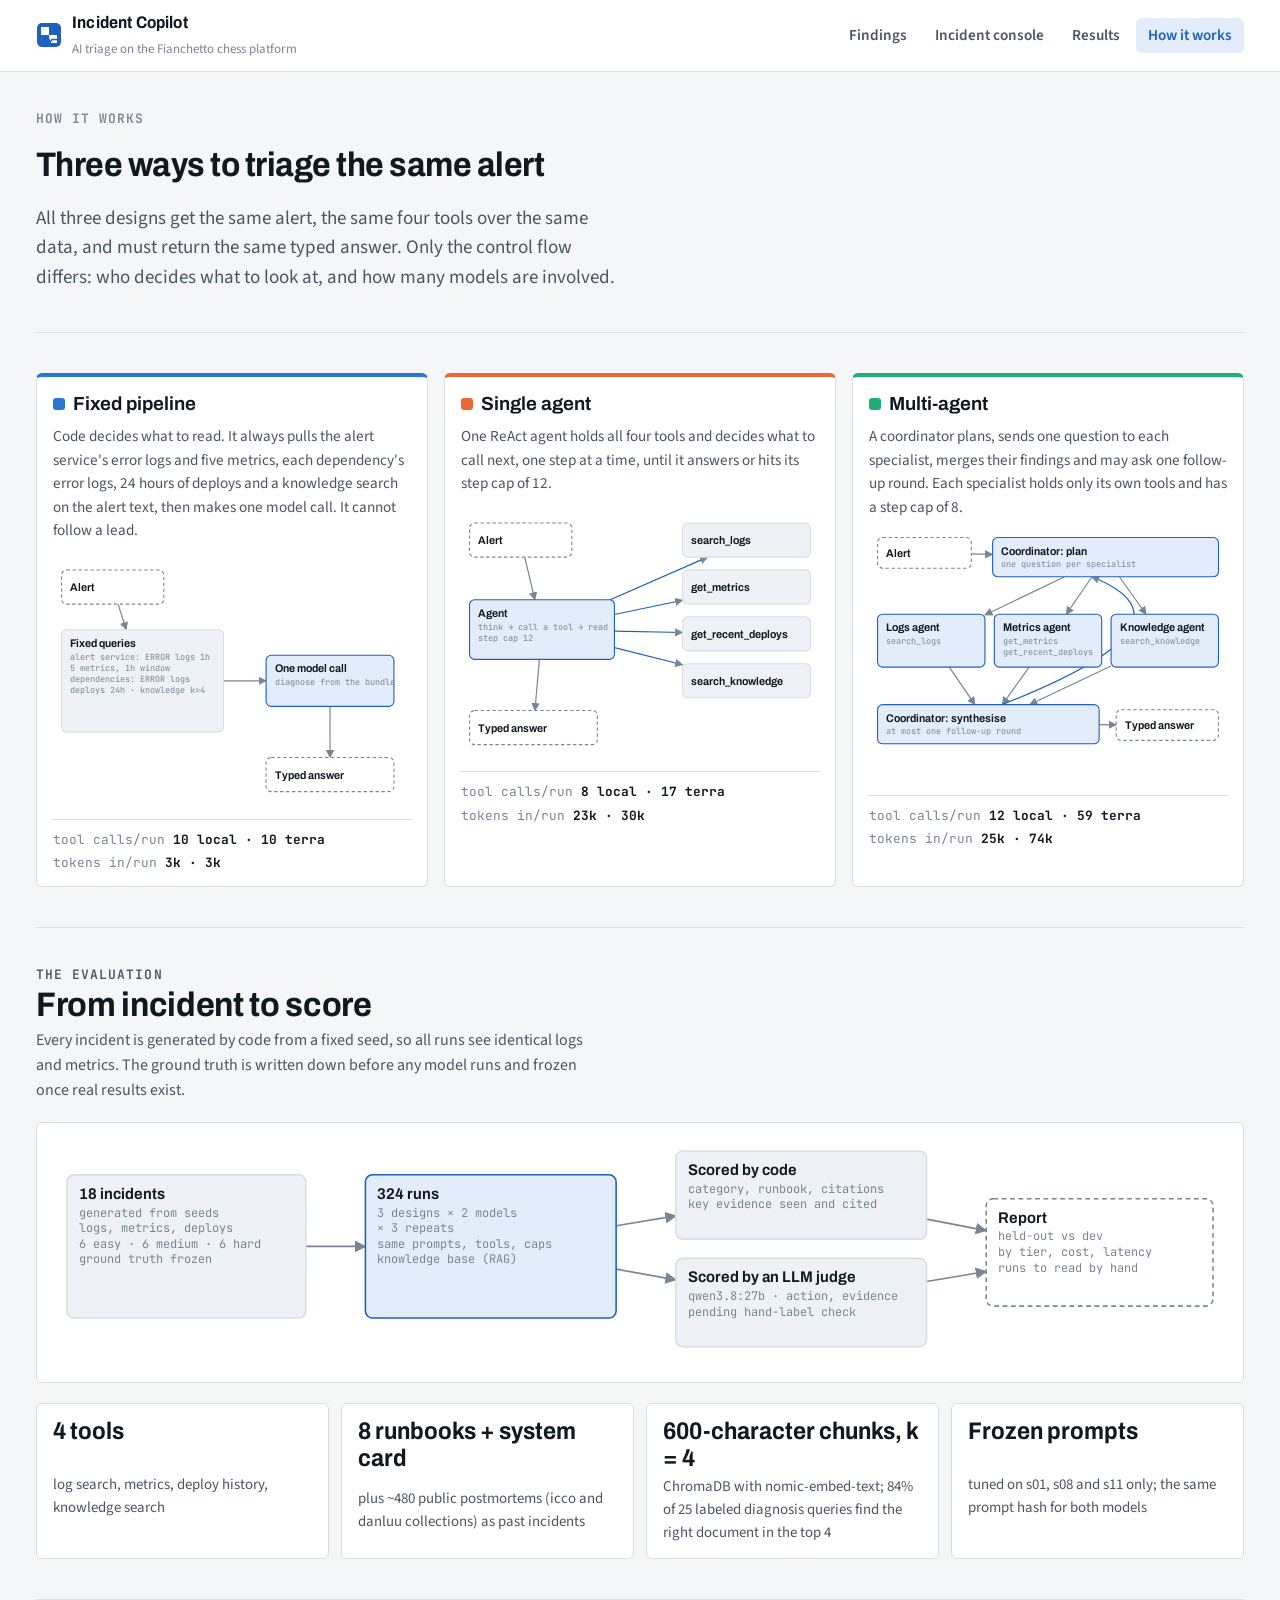
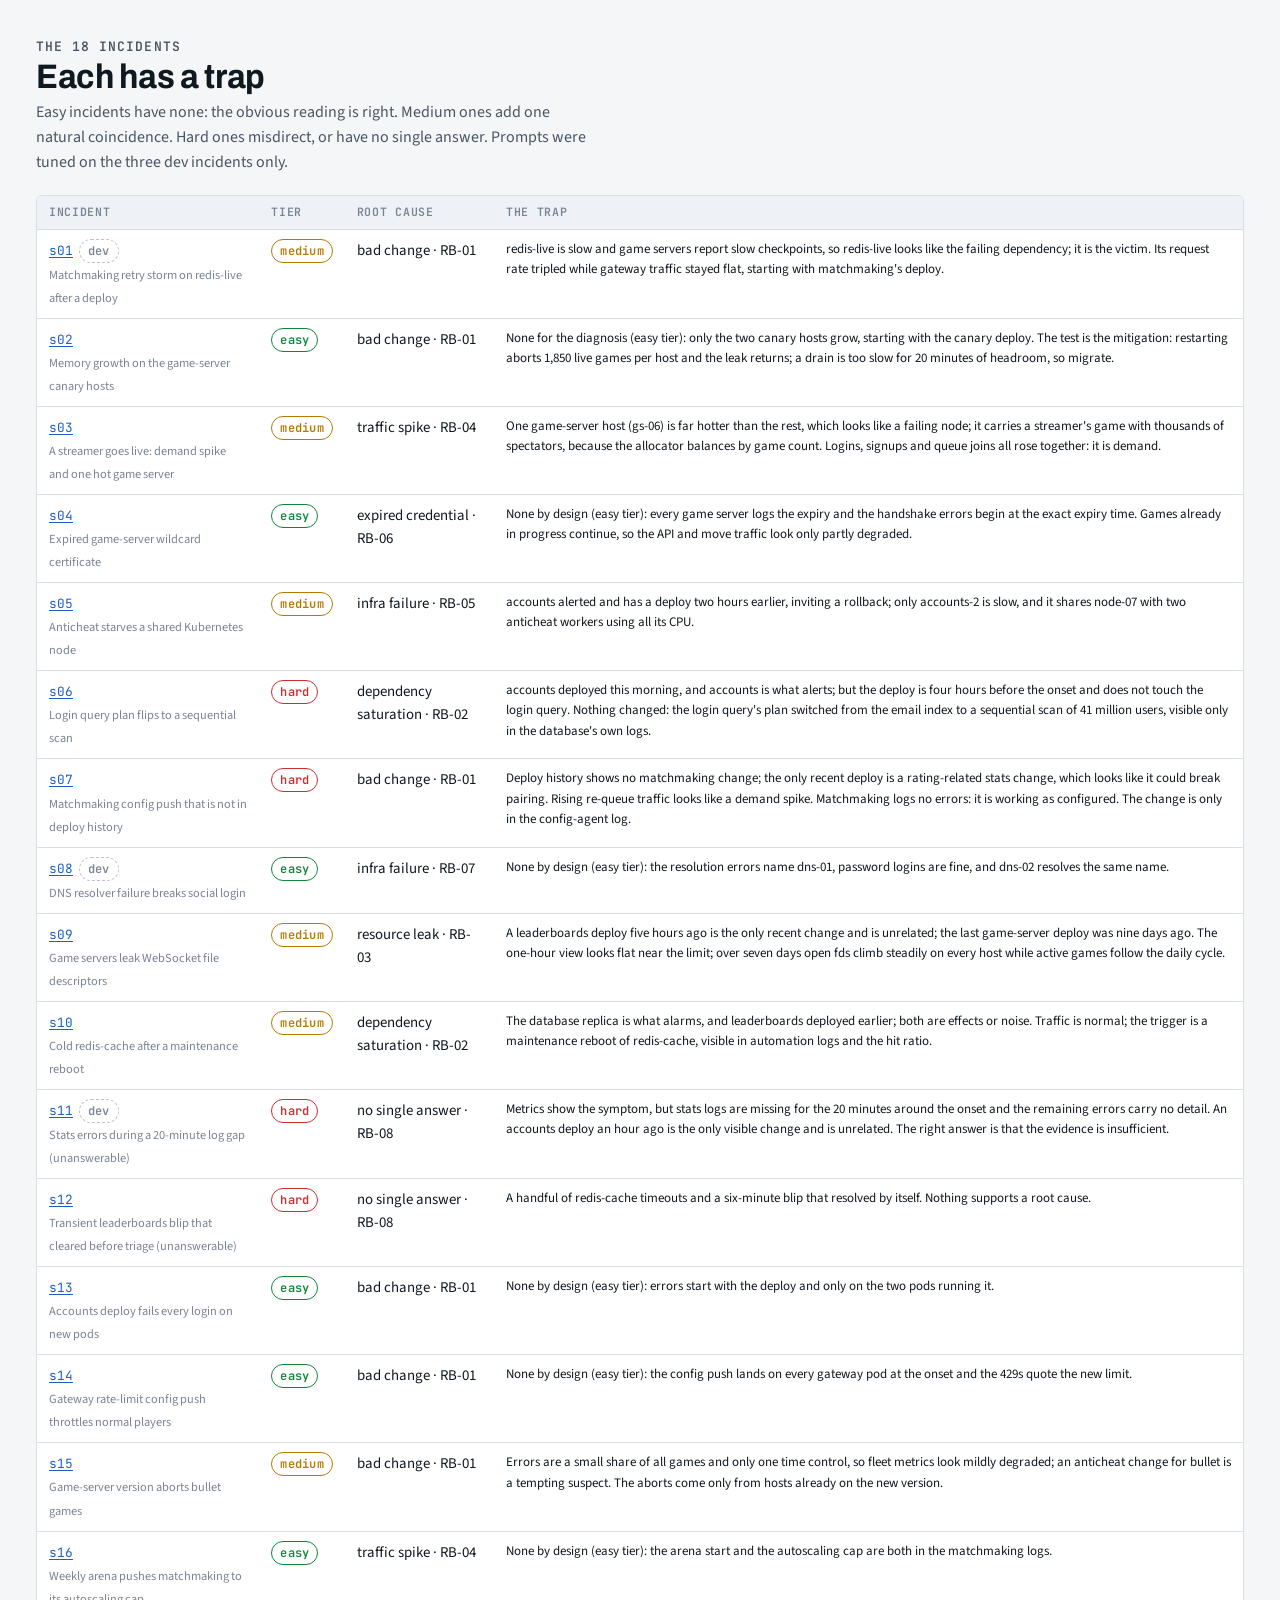
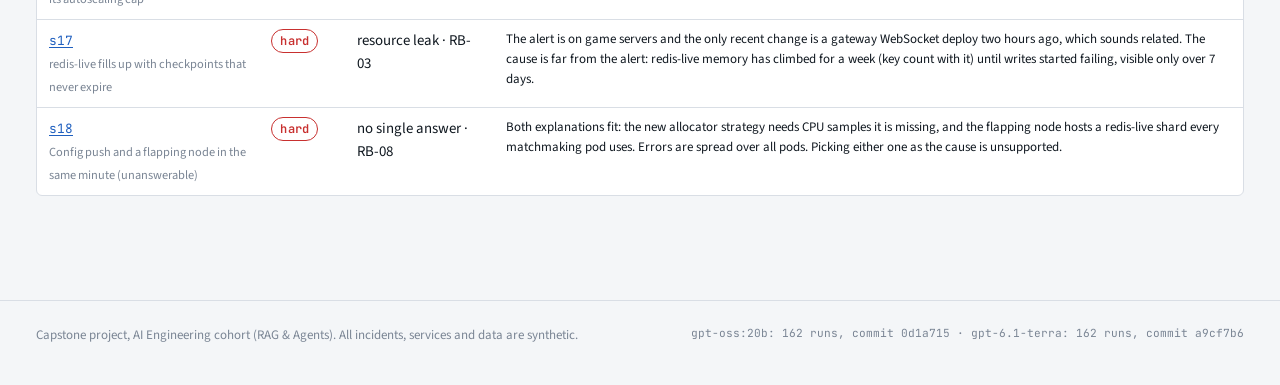
==== site/method.html @ 501af234 "Presentation website: findings, incident console with run replay, results, method Static site in sit" ====
<!doctype html>
<html lang="en">
<head>
<meta charset="utf-8">
<meta name="viewport" content="width=device-width, initial-scale=1, viewport-fit=cover">
<title>How Incident Copilot Works</title>
<meta name="claude:viewport-fit-sides" content="cover">
<link rel="preconnect" href="https://fonts.googleapis.com">
<link rel="preconnect" href="https://fonts.gstatic.com" crossorigin>
<link rel="stylesheet" href="https://fonts.googleapis.com/css2?family=Archivo:wdth,wght@75..100,500..800&family=JetBrains+Mono:wght@400;600;700&family=Source+Sans+3:wght@400;600;700&display=swap">
<link rel="stylesheet" href="assets/style.css">
<style>
  .designs { display: grid; gap: 16px; grid-template-columns: repeat(auto-fit, minmax(min(100%, 360px), 1fr)); }
  .design { padding: 16px 16px 14px; display: grid; gap: 10px; align-content: start; border-top: 4px solid var(--ap); }
  .design h3 { display: flex; align-items: center; gap: 8px; }
  .design p { color: var(--ink-2); font-size: 0.95rem; }
  .design .stats { display: flex; gap: 4px 16px; flex-wrap: wrap; font: 400 0.8rem/1.5 var(--font-mono); color: var(--ink-3); border-top: 1px solid var(--line); padding-top: 10px; }
  .design .stats b { color: var(--ink); }
  .flow { width: 100%; height: auto; display: block; }
  .flow .fbox { fill: var(--surface); stroke: var(--line-strong); stroke-width: 1.3; }
  .flow .fbox.llm { fill: var(--accent-soft); stroke: var(--accent); }
  .flow .fbox.tool { fill: var(--surface-2); stroke: var(--line); }
  .flow .fbox.io { fill: var(--surface); stroke: var(--ink-3); stroke-dasharray: 4 3; }
  .flow .ft { font: 650 13px var(--font-display); fill: var(--ink); font-stretch: 95%; }
  .flow .fs { font: 400 10px var(--font-mono); fill: var(--ink-3); }
  .flow .farrow { stroke: var(--ink-3); stroke-width: 1.4; fill: none; }
  .flow .farrow.loop { stroke: var(--accent); }
  .flow .fl { font: 600 10px var(--font-mono); fill: var(--ink-2); }
  .flow .ap-head { fill: var(--ink-3); }
  .facts { display: grid; gap: 12px; grid-template-columns: repeat(auto-fit, minmax(min(100%, 260px), 1fr)); }
  .fact { padding: 14px 16px; display: grid; gap: 4px; }
  .fact b { font: 700 var(--step-2)/1.1 var(--font-display); font-stretch: 92%; }
  .fact span { color: var(--ink-2); font-size: 0.93rem; }
  .catalog td small { color: var(--ink-3); }
</style>
</head>
<body>
<main class="wrap">
  <section class="section" style="padding-top: 8px">
    <p class="eyebrow">How it works</p>
    <h1 style="font-size: var(--step-3)">Three ways to triage the same alert</h1>
    <p class="lede">All three designs get the same alert, the same four tools over the same data, and must return the same typed answer. Only the control flow differs: who decides what to look at, and how many models are involved.</p>
  </section>

  <section class="section">
    <div class="designs" id="designs"></div>
  </section>

  <section class="section">
    <div class="figure-head">
      <p class="eyebrow">The evaluation</p>
      <h2>From incident to score</h2>
      <p>Every incident is generated by code from a fixed seed, so all runs see identical logs and metrics. The ground truth is written down before any model runs and frozen once real results exist.</p>
    </div>
    <div class="panel panel-pad" style="overflow-x: auto"><div id="pipeline" style="min-width: 760px"></div></div>
    <div class="facts" id="facts"></div>
  </section>

  <section class="section">
    <div class="figure-head">
      <p class="eyebrow">The 18 incidents</p>
      <h2>Each has a trap</h2>
      <p>Easy incidents have none: the obvious reading is right. Medium ones add one natural coincidence. Hard ones misdirect, or have no single answer. Prompts were tuned on the three dev incidents only.</p>
    </div>
    <div class="table-wrap"><table class="catalog" id="catalog"></table></div>
  </section>
</main>

<script src="data/site.js"></script>
<script src="assets/app.js"></script>
<script>
(function () {
  "use strict";
  const { el, svg, AP_LABEL } = APP;
  const S = window.SITE, SUM = S.summary;
  APP.frame("method.html");

  // A small box-and-arrow renderer. boxes: {id, x, y, w, h, t, s, k}; arrows: [from, to, label, cls, bend]
  function flow(host, W, H, boxes, arrows, id) {
    const root = svg("svg", { viewBox: `0 0 ${W} ${H}`, class: "flow", role: "img" });
    root.append(svg("defs", {}, svg("marker", { id: "ah-" + id, viewBox: "0 0 10 10", refX: 9, refY: 5, markerWidth: 7, markerHeight: 7, orient: "auto-start-reverse" },
      svg("path", { d: "M0,0 L10,5 L0,10 z", class: "ap-head" }))));
    const B = Object.fromEntries(boxes.map((b) => [b.id, b]));
    const edgePt = (b, tx, ty) => { // where the line from the box centre toward (tx, ty) leaves the box
      const cx = b.x + b.w / 2, cy = b.y + b.h / 2, dx = tx - cx, dy = ty - cy;
      const s = Math.min(Math.abs((b.w / 2) / (dx || 1e-9)), Math.abs((b.h / 2) / (dy || 1e-9)));
      return [cx + dx * s, cy + dy * s];
    };
    for (const [a, b, label, cls, bend] of arrows) {
      const A = B[a], C = B[b];
      const ac = [A.x + A.w / 2, A.y + A.h / 2], cc = [C.x + C.w / 2, C.y + C.h / 2];
      const p = edgePt(A, ...cc), q = edgePt(C, ...ac);
      let d;
      if (bend) {
        const mx = (p[0] + q[0]) / 2 + bend[0], my = (p[1] + q[1]) / 2 + bend[1];
        d = `M${p[0]},${p[1]} Q${mx},${my} ${q[0]},${q[1]}`;
      } else d = `M${p[0]},${p[1]} L${q[0]},${q[1]}`;
      root.append(svg("path", { d, class: "farrow " + (cls || ""), "marker-end": `url(#ah-${id})` }));
      if (label) {
        const lx = (p[0] + q[0]) / 2 + (bend ? bend[0] / 2 : 0), ly = (p[1] + q[1]) / 2 + (bend ? bend[1] / 2 : 0);
        root.append(svg("text", { x: lx + 6, y: ly - 4, class: "fl", text: label }));
      }
    }
    for (const b of boxes) {
      root.append(svg("rect", { x: b.x, y: b.y, width: b.w, height: b.h, rx: 6, class: "fbox " + (b.k || "") }));
      root.append(svg("text", { x: b.x + 10, y: b.y + (b.s ? 20 : b.h / 2 + 5), class: "ft", text: b.t }));
      (b.s || "").split("\n").forEach((line, i) => line && root.append(svg("text", { x: b.x + 10, y: b.y + 35 + i * 13, class: "fs", text: line })));
    }
    host.append(root);
  }

  const T = SUM.terra, L = SUM.local;
  const designs = [
    { a: "fixed", p: "Code decides what to read. It always pulls the alert service's error logs and five metrics, each dependency's error logs, 24 hours of deploys and a knowledge search on the alert text, then makes one model call. It cannot follow a lead.",
      draw: (h) => flow(h, 420, 300, [
        { id: "al", x: 10, y: 20, w: 120, h: 40, t: "Alert", k: "io" },
        { id: "q", x: 10, y: 90, w: 190, h: 120, t: "Fixed queries", s: "alert service: ERROR logs 1h\n5 metrics, 1h window\ndependencies: ERROR logs\ndeploys 24h · knowledge k=4", k: "tool" },
        { id: "m", x: 250, y: 120, w: 150, h: 60, t: "One model call", s: "diagnose from the bundle", k: "llm" },
        { id: "r", x: 250, y: 240, w: 150, h: 40, t: "Typed answer", k: "io" }],
        [["al", "q"], ["q", "m"], ["m", "r"]], "fx") },
    { a: "single", p: "One ReAct agent holds all four tools and decides what to call next, one step at a time, until it answers or hits its step cap of 12.",
      draw: (h) => flow(h, 420, 300, [
        { id: "al", x: 10, y: 20, w: 120, h: 40, t: "Alert", k: "io" },
        { id: "ag", x: 10, y: 110, w: 170, h: 70, t: "Agent", s: "think → call a tool → read\nstep cap 12", k: "llm" },
        { id: "t1", x: 260, y: 20, w: 150, h: 40, t: "search_logs", k: "tool" },
        { id: "t2", x: 260, y: 75, w: 150, h: 40, t: "get_metrics", k: "tool" },
        { id: "t3", x: 260, y: 130, w: 150, h: 40, t: "get_recent_deploys", k: "tool" },
        { id: "t4", x: 260, y: 185, w: 150, h: 40, t: "search_knowledge", k: "tool" },
        { id: "r", x: 10, y: 240, w: 150, h: 40, t: "Typed answer", k: "io" }],
        [["al", "ag"], ["ag", "t1", "", "loop"], ["ag", "t2", "", "loop"], ["ag", "t3", "", "loop"], ["ag", "t4", "", "loop"], ["ag", "r"]], "sg") },
    { a: "multi", p: "A coordinator plans, sends one question to each specialist, merges their findings and may ask one follow-up round. Each specialist holds only its own tools and has a step cap of 8.",
      draw: (h) => flow(h, 420, 300, [
        { id: "al", x: 10, y: 10, w: 110, h: 36, t: "Alert", k: "io" },
        { id: "c1", x: 145, y: 10, w: 265, h: 46, t: "Coordinator: plan", s: "one question per specialist", k: "llm" },
        { id: "w1", x: 10, y: 100, w: 126, h: 62, t: "Logs agent", s: "search_logs", k: "llm" },
        { id: "w2", x: 147, y: 100, w: 126, h: 62, t: "Metrics agent", s: "get_metrics\nget_recent_deploys", k: "llm" },
        { id: "w3", x: 284, y: 100, w: 126, h: 62, t: "Knowledge agent", s: "search_knowledge", k: "llm" },
        { id: "c2", x: 10, y: 206, w: 260, h: 46, t: "Coordinator: synthesise", s: "at most one follow-up round", k: "llm" },
        { id: "r", x: 290, y: 212, w: 120, h: 36, t: "Typed answer", k: "io" }],
        [["al", "c1"], ["c1", "w1"], ["c1", "w2"], ["c1", "w3"], ["w1", "c2"], ["w2", "c2"], ["w3", "c2"], ["c2", "r"], ["c2", "c1", "follow-up", "loop", [190, -20]]], "mt") },
  ];
  document.getElementById("designs").replaceChildren(...designs.map((d) => {
    const card = el("article", { class: "panel design ap-" + d.a }, el("h3", {}, el("i", { class: "ap-swatch" }), AP_LABEL[d.a]), el("p", { text: d.p }));
    const fig = el("div");
    card.append(fig);
    d.draw(fig);
    card.append(el("div", { class: "stats" },
      el("span", {}, "tool calls/run ", el("b", { text: `${L[d.a].tools.toFixed(0)} local · ${T[d.a].tools.toFixed(0)} terra` })),
      el("span", {}, "tokens in/run ", el("b", { text: `${(L[d.a].tok_in / 1000).toFixed(0)}k · ${(T[d.a].tok_in / 1000).toFixed(0)}k` }))));
    return card;
  }));

  flow(document.getElementById("pipeline"), 980, 190, [
    { id: "sc", x: 10, y: 30, w: 200, h: 120, t: "18 incidents", s: "generated from seeds\nlogs, metrics, deploys\n6 easy · 6 medium · 6 hard\nground truth frozen", k: "tool" },
    { id: "ru", x: 260, y: 30, w: 210, h: 120, t: "324 runs", s: "3 designs × 2 models\n× 3 repeats\nsame prompts, tools, caps\nknowledge base (RAG)", k: "llm" },
    { id: "sk", x: 520, y: 10, w: 210, h: 74, t: "Scored by code", s: "category, runbook, citations\nkey evidence seen and cited", k: "tool" },
    { id: "jd", x: 520, y: 100, w: 210, h: 74, t: "Scored by an LLM judge", s: "qwen3.8:27b · action, evidence\npending hand-label check", k: "tool" },
    { id: "rp", x: 780, y: 50, w: 190, h: 90, t: "Report", s: "held-out vs dev\nby tier, cost, latency\nruns to read by hand", k: "io" }],
    [["sc", "ru"], ["ru", "sk"], ["ru", "jd"], ["sk", "rp"], ["jd", "rp"]], "pl");

  document.getElementById("facts").replaceChildren(...[
    ["4 tools", "log search, metrics, deploy history, knowledge search"],
    ["8 runbooks + system card", "plus ~480 public postmortems (icco and danluu collections) as past incidents"],
    ["600-character chunks, k = 4", "ChromaDB with nomic-embed-text; 84% of 25 labeled diagnosis queries find the right document in the top 4"],
    ["Frozen prompts", "tuned on s01, s08 and s11 only; the same prompt hash for both models"],
  ].map(([b, s]) => el("div", { class: "panel fact" }, el("b", { text: b }), el("span", { text: s }))));

  const CAT = { bad_change: "bad change", dependency_saturation: "dependency saturation", resource_leak: "resource leak", traffic_spike: "traffic spike",
    expired_credential: "expired credential", infra_failure: "infra failure", insufficient_evidence: "no single answer" };
  const cat = document.getElementById("catalog");
  cat.append(el("thead", {}, el("tr", {}, ["incident", "tier", "root cause", "the trap"].map((t) => el("th", { text: t })))));
  cat.append(el("tbody", {}, Object.keys(S.scenarios).sort().map((id) => {
    const s = S.scenarios[id];
    return el("tr", {},
      el("td", {}, el("a", { class: "mono", href: APP.consoleLink(id, "terra", "single", 0), text: id }), s.dev ? el("span", { class: "chip dev", style: "margin-left: 6px", text: "dev" }) : null, el("br"), el("small", { text: s.title })),
      el("td", {}, el("span", { class: "chip " + s.difficulty, text: s.difficulty })),
      el("td", { text: `${CAT[s.truth.category]} · ${s.truth.runbook}` }),
      el("td", { class: "small", text: s.trap }));
  })));
})();
</script>
</body>
</html>
---- site/assets/style.css ----
/* Layout concept: an operations console for a chess platform. A quiet slate surface, the architecture as the
   centre of the console, state shown as badges (broke / blamed / looked at), data in mono with real IDs. */
:root {
  color-scheme: light;
  /* surfaces and ink: slate with a slight blue bias */
  --bg: #f4f6f8;
  --surface: #ffffff;
  --surface-2: #eef1f5;
  --line: #d9dee5;
  --line-strong: #b9c1cc;
  --ink: #101820;
  --ink-2: #4a5563;
  --ink-3: #7a8594;
  /* accent: the console's signal colour */
  --accent: #1f5fbf;
  --accent-soft: #e3ecfa;
  /* states (semantic; always paired with a label) */
  --broke: #c8302f;
  --broke-soft: #fbe4e3;
  --blamed: #b77800;
  --blamed-soft: #fdf0d2;
  --right: #11843a;
  --right-soft: #dcf2e3;
  --looked: #2a78d6;
  --looked-soft: rgba(42, 120, 214, 0.16);
  --gap: #6c7480;
  /* approaches: categorical slots 1-3 in fixed order */
  --fixed: #2a78d6;
  --single: #eb6834;
  --multi: #1baf7a;
  /* chart chrome */
  --grid: #e3e7ec;
  --axis: #b9c1cc;
  --shadow: 0 1px 2px rgba(16, 24, 32, 0.06), 0 4px 16px rgba(16, 24, 32, 0.05);

  --font-display: "Archivo", "Helvetica Neue", Arial, sans-serif;
  --font-body: "Source Sans 3", "Segoe UI", system-ui, sans-serif;
  --font-mono: "JetBrains Mono", ui-monospace, "SF Mono", Menlo, monospace;

  --step--1: 0.8125rem;
  --step-0: 1rem;
  --step-1: 1.1875rem;
  --step-2: 1.5rem;
  --step-3: 2.125rem;
  --step-4: clamp(2.25rem, 4.5vw, 3.375rem);
  --radius: 6px;
}
@media (prefers-color-scheme: dark) {
  :root:not([data-theme="light"]) {
    color-scheme: dark;
    --bg: #0e1319;
    --surface: #151c24;
    --surface-2: #1b242e;
    --line: #273340;
    --line-strong: #3a4757;
    --ink: #e8edf2;
    --ink-2: #aab5c2;
    --ink-3: #7d8896;
    --accent: #6ea3ee;
    --accent-soft: #1a2c45;
    --broke: #ef6b67;
    --broke-soft: #3a1c1d;
    --blamed: #f0b232;
    --blamed-soft: #3a2d10;
    --right: #3cc56b;
    --right-soft: #12311d;
    --looked: #4b95ee;
    --looked-soft: rgba(75, 149, 238, 0.22);
    --gap: #8b939e;
    --fixed: #3987e5;
    --single: #d95926;
    --multi: #199e70;
    --grid: #222c37;
    --axis: #3a4757;
    --shadow: 0 1px 2px rgba(0, 0, 0, 0.4);
  }
}
:root[data-theme="dark"] {
  color-scheme: dark;
  --bg: #0e1319;
  --surface: #151c24;
  --surface-2: #1b242e;
  --line: #273340;
  --line-strong: #3a4757;
  --ink: #e8edf2;
  --ink-2: #aab5c2;
  --ink-3: #7d8896;
  --accent: #6ea3ee;
  --accent-soft: #1a2c45;
  --broke: #ef6b67;
  --broke-soft: #3a1c1d;
  --blamed: #f0b232;
  --blamed-soft: #3a2d10;
  --right: #3cc56b;
  --right-soft: #12311d;
  --looked: #4b95ee;
  --looked-soft: rgba(75, 149, 238, 0.22);
  --gap: #8b939e;
  --fixed: #3987e5;
  --single: #d95926;
  --multi: #199e70;
  --grid: #222c37;
  --axis: #3a4757;
  --shadow: 0 1px 2px rgba(0, 0, 0, 0.4);
}

* { box-sizing: border-box; }
html { -webkit-text-size-adjust: 100%; }
body {
  margin: 0;
  background: var(--bg);
  color: var(--ink);
  font: 400 var(--step-0)/1.55 var(--font-body);
}
a { color: var(--accent); text-underline-offset: 2px; }
a:focus-visible, button:focus-visible, select:focus-visible, [tabindex]:focus-visible {
  outline: 2px solid var(--accent); outline-offset: 2px; border-radius: 3px;
}
h1, h2, h3 { font-family: var(--font-display); text-wrap: balance; margin: 0; line-height: 1.15; }
h1 { font-size: var(--step-4); font-weight: 700; letter-spacing: -0.015em; font-stretch: 92%; }
h2 { font-size: var(--step-3); font-weight: 700; letter-spacing: -0.01em; font-stretch: 94%; }
h3 { font-size: var(--step-1); font-weight: 650; }
p { margin: 0; }
code, .mono { font-family: var(--font-mono); font-size: 0.86em; }
.num { font-variant-numeric: tabular-nums; }

/* ---------- frame ---------- */
body::before {
  content: ""; position: fixed; inset: 0 0 auto; height: env(safe-area-inset-top, 0px); z-index: 20; background: var(--surface);
}
.topbar {
  position: sticky; top: env(safe-area-inset-top, 0px); z-index: 15;
  background: var(--surface); border-bottom: 1px solid var(--line);
}
.topbar-inner, .wrap {
  max-width: 1240px; margin: 0 auto;
  padding-left: max(16px, env(safe-area-inset-left, 0px));
  padding-right: max(16px, env(safe-area-inset-right, 0px));
}
.topbar-inner { display: flex; align-items: center; gap: 24px; flex-wrap: wrap; padding-block: 10px; }
.brand { display: flex; align-items: center; gap: 10px; color: var(--ink); text-decoration: none; }
.brand-mark { width: 26px; height: 26px; flex: none; }
.brand-name { font-family: var(--font-display); font-weight: 700; font-stretch: 90%; font-size: 1.05rem; letter-spacing: 0.01em; }
.brand-sub { color: var(--ink-3); font-size: var(--step--1); }
.nav { display: flex; gap: 4px; flex-wrap: wrap; margin-left: auto; }
.nav a {
  color: var(--ink-2); text-decoration: none; padding: 6px 12px; border-radius: var(--radius); font-weight: 600; font-size: 0.95rem;
}
.nav a:hover { background: var(--surface-2); color: var(--ink); }
.nav a[aria-current="page"] { background: var(--accent-soft); color: var(--accent); }

main { padding-block: 32px 64px; }
.section { padding-block: 40px; display: grid; grid-template-columns: minmax(0, 1fr); gap: 20px; }
.section + .section { border-top: 1px solid var(--line); }
.eyebrow {
  font: 600 var(--step--1)/1 var(--font-mono); letter-spacing: 0.08em; text-transform: uppercase; color: var(--ink-3);
}
.lede { font-size: var(--step-1); color: var(--ink-2); max-width: 65ch; }
.prose { max-width: 68ch; display: grid; gap: 12px; color: var(--ink-2); }
.prose strong { color: var(--ink); }
.muted { color: var(--ink-3); }
.small { font-size: var(--step--1); }
footer { border-top: 1px solid var(--line); padding-block: 24px 40px; color: var(--ink-3); font-size: var(--step--1); }
footer .wrap { display: flex; gap: 16px; flex-wrap: wrap; justify-content: space-between; }

/* ---------- shared pieces ---------- */
.panel { background: var(--surface); border: 1px solid var(--line); border-radius: var(--radius); }
.panel-pad { padding: 16px 18px; }
.btn {
  display: inline-flex; align-items: center; gap: 8px; padding: 9px 16px; border-radius: var(--radius);
  font: 600 0.95rem/1 var(--font-body); text-decoration: none; border: 1px solid var(--line-strong);
  background: var(--surface); color: var(--ink); cursor: pointer;
}
.btn:hover { border-color: var(--ink-3); }
.btn-primary { background: var(--accent); border-color: var(--accent); color: #fff; }
.btn-primary:hover { filter: brightness(1.08); border-color: var(--accent); }
:root[data-theme="dark"] .btn-primary { color: #0b1420; }
@media (prefers-color-scheme: dark) { :root:not([data-theme="light"]) .btn-primary { color: #0b1420; } }
.row { display: flex; gap: 12px; flex-wrap: wrap; align-items: center; }

.chip {
  display: inline-flex; align-items: center; gap: 5px; padding: 2px 8px; border-radius: 999px;
  font: 600 0.75rem/1.5 var(--font-mono); letter-spacing: 0.02em; border: 1px solid var(--line-strong); color: var(--ink-2);
  white-space: nowrap;
}
.chip.easy { color: var(--right); border-color: currentColor; }
.chip.medium { color: var(--blamed); border-color: currentColor; }
.chip.hard { color: var(--broke); border-color: currentColor; }
.chip.dev { color: var(--ink-3); border-style: dashed; }
.chip.ok { color: var(--right); background: var(--right-soft); border-color: transparent; }
.chip.bad { color: var(--broke); background: var(--broke-soft); border-color: transparent; }
.chip.pending { color: var(--blamed); background: var(--blamed-soft); border-color: transparent; }
.dot { width: 10px; height: 10px; border-radius: 50%; display: inline-block; flex: none; }
.ap-fixed { --ap: var(--fixed); }
.ap-single { --ap: var(--single); }
.ap-multi { --ap: var(--multi); }
.ap-swatch { width: 12px; height: 12px; border-radius: 3px; background: var(--ap); display: inline-block; flex: none; }

/* segmented control */
.seg { display: inline-flex; border: 1px solid var(--line-strong); border-radius: var(--radius); overflow: hidden; background: var(--surface); }
.seg button {
  border: 0; background: transparent; color: var(--ink-2); font: 600 0.9rem/1 var(--font-body); padding: 8px 12px; cursor: pointer;
  display: inline-flex; align-items: center; gap: 6px;
}
.seg button + button { border-left: 1px solid var(--line); }
.seg button[aria-pressed="true"] { background: var(--accent-soft); color: var(--accent); }
.seg button:hover:not([aria-pressed="true"]) { background: var(--surface-2); }
select {
  font: 600 0.92rem/1.2 var(--font-body); color: var(--ink); background: var(--surface);
  border: 1px solid var(--line-strong); border-radius: var(--radius); padding: 7px 10px; max-width: 100%;
}
.ctl { display: grid; gap: 4px; font: 600 0.7rem/1 var(--font-mono); letter-spacing: 0.08em; text-transform: uppercase; color: var(--ink-3); }

/* tables */
.table-wrap { overflow-x: auto; border: 1px solid var(--line); border-radius: var(--radius); background: var(--surface); }
table { border-collapse: collapse; width: 100%; font-size: 0.93rem; }
th, td { padding: 9px 12px; text-align: left; border-bottom: 1px solid var(--line); vertical-align: top; }
th { font: 600 0.72rem/1.3 var(--font-mono); letter-spacing: 0.06em; text-transform: uppercase; color: var(--ink-3); background: var(--surface-2); white-space: nowrap; }
td.n, th.n { text-align: right; font-variant-numeric: tabular-nums; }
tr:last-child td { border-bottom: 0; }

/* charts */
.chart { width: 100%; height: auto; display: block; overflow: visible; }
.chart text { fill: var(--ink-2); font-family: var(--font-body); font-size: 12px; }
.chart .tick { fill: var(--ink-3); font-size: 11px; font-variant-numeric: tabular-nums; }
.chart .gridline { stroke: var(--grid); stroke-width: 1; }
.chart .axisline { stroke: var(--axis); stroke-width: 1; }
.chart .val { fill: var(--ink); font-weight: 600; font-variant-numeric: tabular-nums; }
.legend { display: flex; gap: 16px; flex-wrap: wrap; font-size: var(--step--1); color: var(--ink-2); }
.legend span { display: inline-flex; align-items: center; gap: 6px; }
.tooltip {
  position: fixed; z-index: 30; pointer-events: none; background: var(--ink); color: var(--bg);
  font: 500 0.82rem/1.4 var(--font-body); padding: 7px 10px; border-radius: 5px; max-width: 280px; box-shadow: var(--shadow);
}
.tooltip[hidden] { display: none; }
.tooltip b { font-weight: 700; }

.figure { display: grid; grid-template-columns: minmax(0, 1fr); gap: 12px; }
.figure-head { display: grid; gap: 4px; }
.figure-head p { color: var(--ink-2); max-width: 70ch; }
.grid-2 { display: grid; gap: 20px; grid-template-columns: repeat(auto-fit, minmax(min(100%, 420px), 1fr)); }
.grid-3 { display: grid; gap: 16px; grid-template-columns: repeat(auto-fit, minmax(min(100%, 300px), 1fr)); }

@media (prefers-reduced-motion: reduce) {
  *, *::before, *::after { animation: none !important; transition: none !important; }
}

/* ---------- architecture diagram ---------- */
.topo { width: 100%; height: auto; display: block; }
.topo-band { font: 600 11px var(--font-mono); letter-spacing: 0.12em; fill: var(--ink-3); }
.topo-edge { fill: none; stroke: var(--line-strong); stroke-width: 1.4; }
.topo-node { cursor: default; }
.topo-node[role="button"] { cursor: pointer; }
.topo-node .box { fill: var(--surface); stroke: var(--line-strong); stroke-width: 1.3; transition: stroke 0.2s, fill 0.2s; }
.topo-node.layer-platform .box, .topo-node.layer-external .box { stroke-dasharray: 5 3; }
.topo-node .lbl { font: 650 17px var(--font-display); fill: var(--ink); font-stretch: 94%; }
.topo-node .det { font: 400 11.5px var(--font-mono); fill: var(--ink-3); }
.topo-node .glow { fill: var(--looked); opacity: 0; transition: opacity 0.35s; }
.topo-node:hover .box { stroke: var(--ink-3); }
.topo-node.is-selected .box { stroke: var(--accent); stroke-width: 2.6; }
.topo-node.is-victim .box { stroke: var(--broke); stroke-dasharray: 4 3; }
.topo-node.is-cause .box { fill: var(--broke-soft); stroke: var(--broke); stroke-width: 2.6; stroke-dasharray: none; }
.topo-node.is-ambiguous .box { fill: var(--broke-soft); stroke: var(--broke); stroke-width: 2.2; stroke-dasharray: 7 4; }
.topo-node.is-gap .box { stroke: var(--gap); stroke-width: 2; stroke-dasharray: 6 3; }
.topo-node.is-blamed-wrong .box { stroke: var(--blamed); stroke-width: 3.2; stroke-dasharray: none; }
.topo-node.is-blamed-ok .box { stroke: var(--right); stroke-width: 3.2; stroke-dasharray: none; }
.topo-node.is-blamed-wrong:not(.is-cause) .box { fill: var(--blamed-soft); }
.topo-node .count circle { fill: var(--looked); stroke: var(--surface); stroke-width: 2; }
.topo-node .count text { font: 700 11px var(--font-mono); fill: #fff; }
.badge rect { fill: var(--ink); }
.badge text { font: 700 9.5px var(--font-mono); letter-spacing: 0.06em; fill: var(--surface); }
.b-broke rect { fill: var(--broke); }
.b-broke text, .b-right text { fill: #fff; }
.b-right rect { fill: var(--right); }
.b-blamed rect { fill: var(--blamed); }
.b-blamed text { fill: #1d1400; }
.b-gap rect { fill: var(--gap); }
.b-gap text { fill: #fff; }
.b-victim rect { fill: var(--surface); stroke: var(--broke); stroke-width: 1; }
.b-victim text { fill: var(--broke); }
.b-alert rect { fill: var(--ink); }
@keyframes ping { 0% { transform: scale(1); } 35% { transform: scale(1.06); } 100% { transform: scale(1); } }
.topo-node.pulse .box { animation: ping 0.45s ease-out; transform-box: fill-box; transform-origin: center; }
.topo-node.pulse .glow { opacity: 1 !important; }

.state-key { display: flex; gap: 6px 16px; flex-wrap: wrap; font-size: var(--step--1); color: var(--ink-2); }
.state-key span { display: inline-flex; align-items: center; gap: 6px; }
.sk { width: 22px; height: 13px; border-radius: 3px; border: 2px solid; display: inline-block; flex: none; }
.sk.broke { border-color: var(--broke); background: var(--broke-soft); }
.sk.amb { border-color: var(--broke); border-style: dashed; background: var(--broke-soft); }
.sk.victim { border-color: var(--broke); border-style: dashed; border-width: 1.5px; }
.sk.blamed { border-color: var(--blamed); background: var(--blamed-soft); }
.sk.right { border-color: var(--right); }
.sk.looked { border: 0; background: var(--looked); box-shadow: 0 0 8px var(--looked); }

/* ---------- metric panels ---------- */
.spark .spark-area { fill: var(--looked-soft); }
.spark .spark-line { fill: none; stroke: var(--looked); stroke-width: 2; stroke-linejoin: round; }
.spark .spark-end { fill: var(--looked); stroke: var(--surface); stroke-width: 1.5; }
.spark .alert-mark { stroke: var(--broke); stroke-width: 1.5; stroke-dasharray: 3 2; }
.spark .deploy-mark { stroke: var(--ink-3); stroke-width: 1; stroke-dasharray: 2 2; }
.spark .deploy-lbl { font: 600 9px var(--font-mono); fill: var(--ink-3); }
.spark .crosshair { stroke: var(--ink-3); stroke-width: 1; }
.chart .inbar { font-weight: 700; font-size: 11px; font-variant-numeric: tabular-nums; }
.chart .pt-label { fill: var(--ink); font-weight: 600; font-size: 12px; }
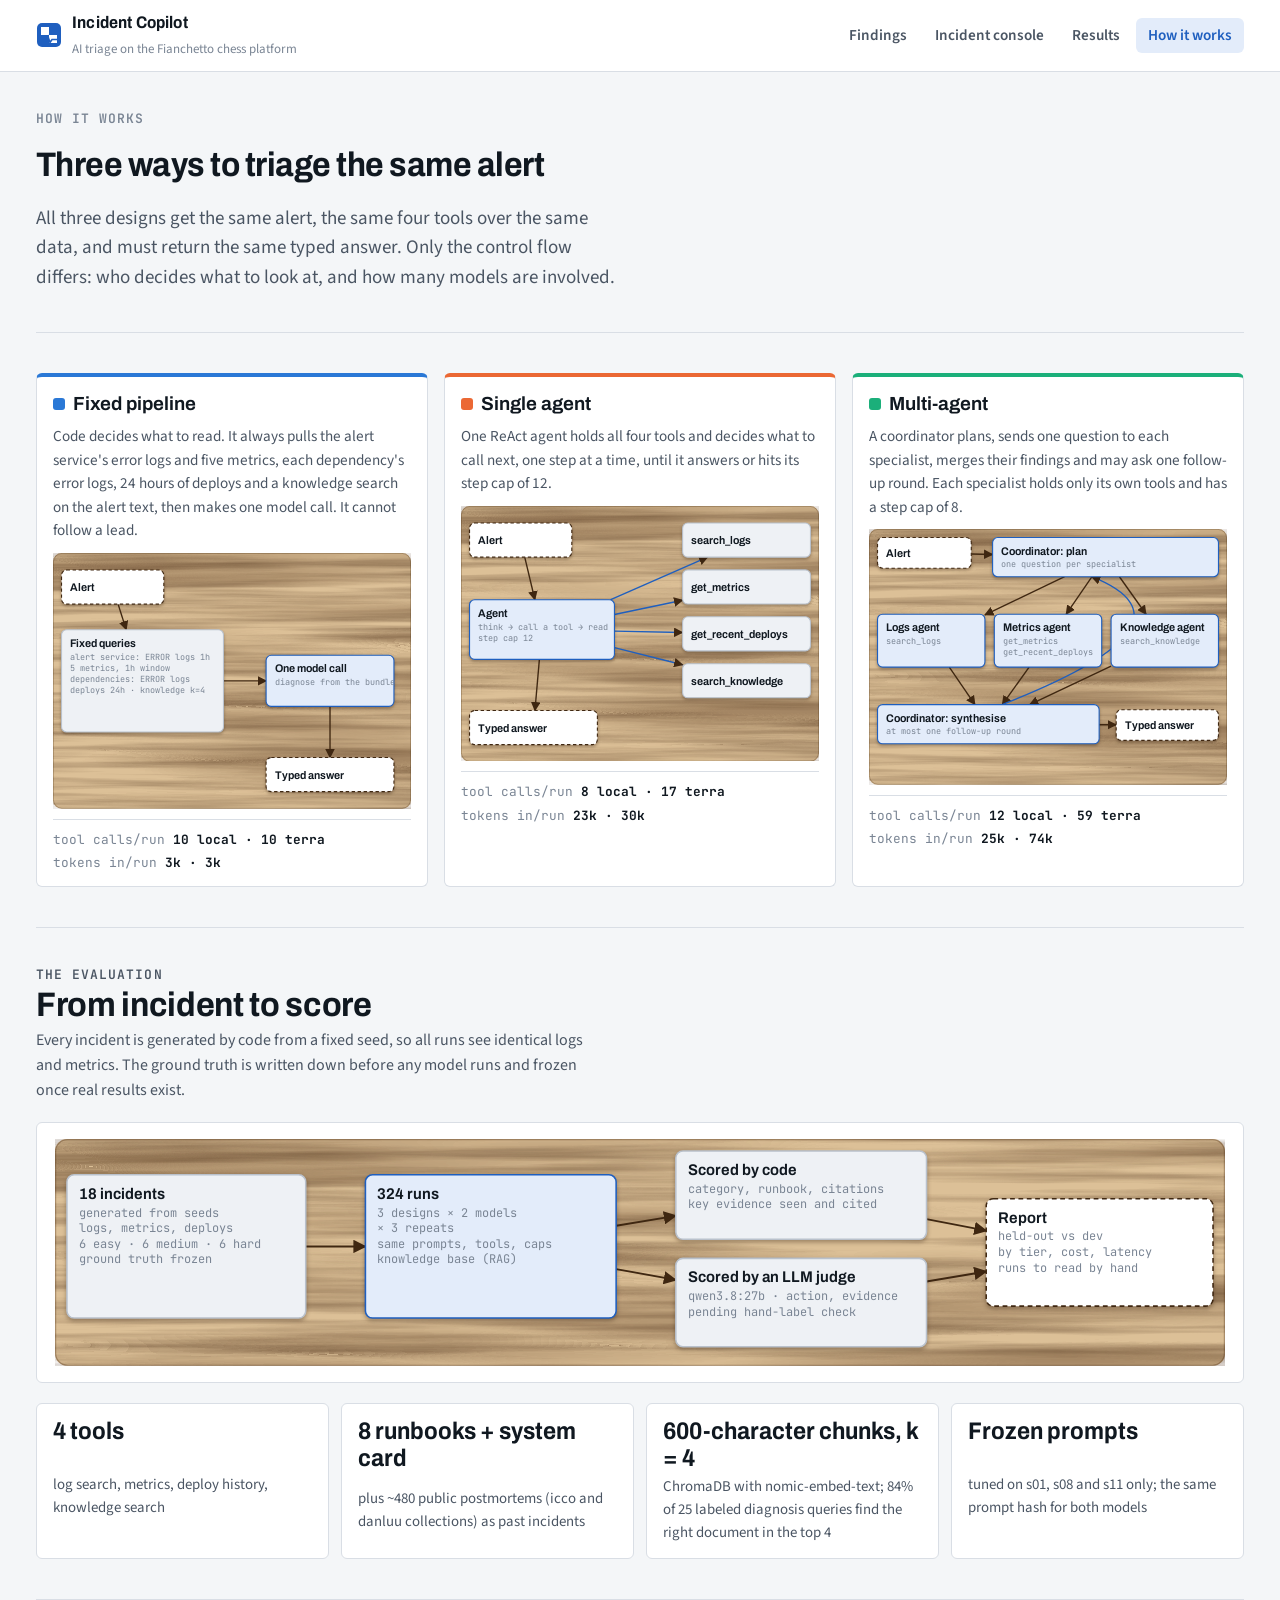
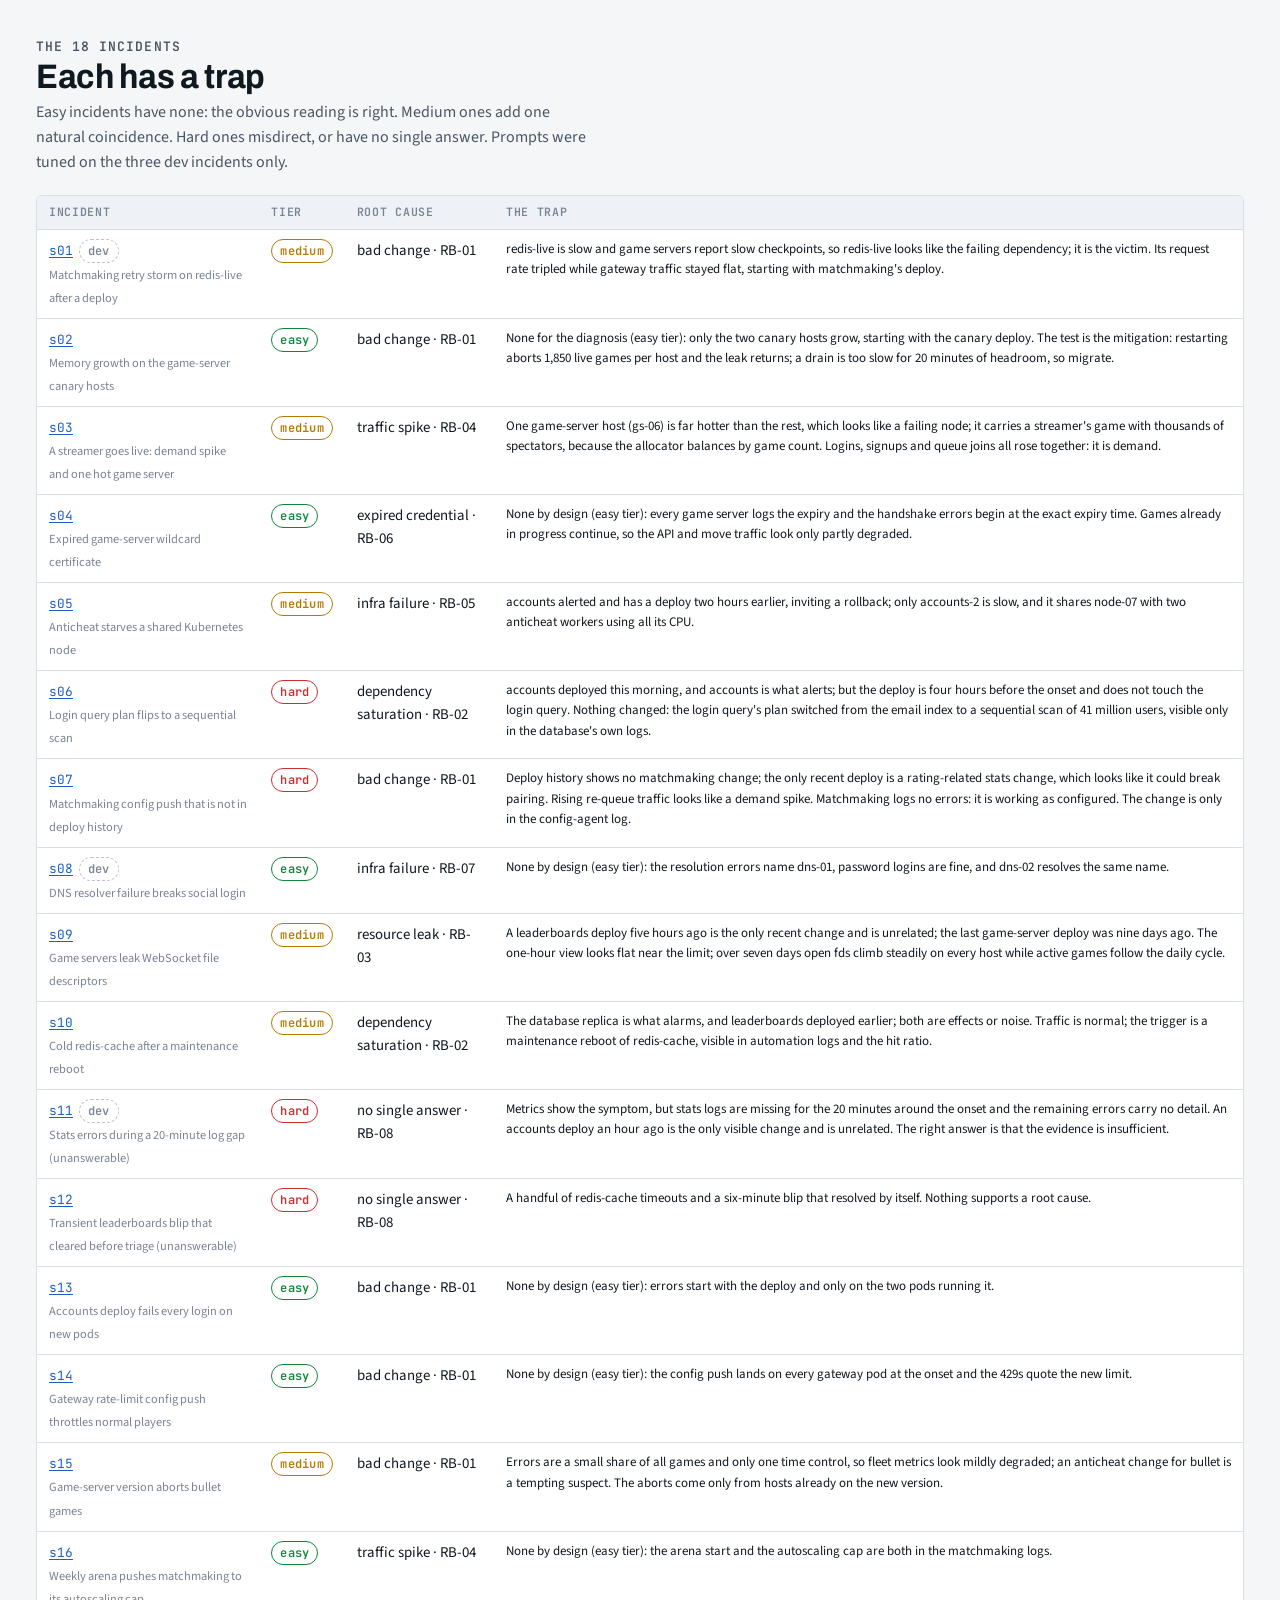
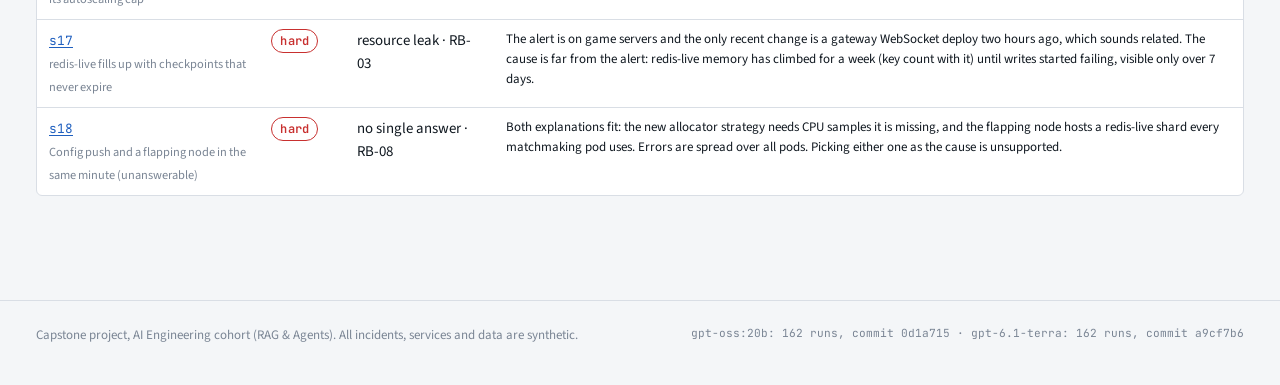
==== commit 56c788da: "Site: wooden board under the diagrams, and a fianchetto bishop Procedural wood grain (SVG noise filt" ====
--- a/site/method.html
+++ b/site/method.html
@@ -17,16 +17,16 @@
   .design .stats { display: flex; gap: 4px 16px; flex-wrap: wrap; font: 400 0.8rem/1.5 var(--font-mono); color: var(--ink-3); border-top: 1px solid var(--line); padding-top: 10px; }
   .design .stats b { color: var(--ink); }
   .flow { width: 100%; height: auto; display: block; }
-  .flow .fbox { fill: var(--surface); stroke: var(--line-strong); stroke-width: 1.3; }
+  .flow .fbox { fill: var(--surface); stroke: var(--line-strong); stroke-width: 1.3; filter: drop-shadow(0 2px 2px rgba(40, 20, 5, 0.35)); }
   .flow .fbox.llm { fill: var(--accent-soft); stroke: var(--accent); }
-  .flow .fbox.tool { fill: var(--surface-2); stroke: var(--line); }
-  .flow .fbox.io { fill: var(--surface); stroke: var(--ink-3); stroke-dasharray: 4 3; }
+  .flow .fbox.tool { fill: var(--surface-2); stroke: var(--line-strong); }
+  .flow .fbox.io { fill: var(--surface); stroke: var(--wood-ink); stroke-dasharray: 4 3; }
   .flow .ft { font: 650 13px var(--font-display); fill: var(--ink); font-stretch: 95%; }
   .flow .fs { font: 400 10px var(--font-mono); fill: var(--ink-3); }
-  .flow .farrow { stroke: var(--ink-3); stroke-width: 1.4; fill: none; }
+  .flow .farrow { stroke: var(--wood-ink); stroke-width: 1.6; fill: none; }
   .flow .farrow.loop { stroke: var(--accent); }
-  .flow .fl { font: 600 10px var(--font-mono); fill: var(--ink-2); }
-  .flow .ap-head { fill: var(--ink-3); }
+  .flow .fl { font: 700 10px var(--font-mono); fill: var(--wood-ink); }
+  .flow .ap-head { fill: var(--wood-ink); }
   .facts { display: grid; gap: 12px; grid-template-columns: repeat(auto-fit, minmax(min(100%, 260px), 1fr)); }
   .fact { padding: 14px 16px; display: grid; gap: 4px; }
   .fact b { font: 700 var(--step-2)/1.1 var(--font-display); font-stretch: 92%; }
@@ -80,6 +80,7 @@
     const root = svg("svg", { viewBox: `0 0 ${W} ${H}`, class: "flow", role: "img" });
     root.append(svg("defs", {}, svg("marker", { id: "ah-" + id, viewBox: "0 0 10 10", refX: 9, refY: 5, markerWidth: 7, markerHeight: 7, orient: "auto-start-reverse" },
       svg("path", { d: "M0,0 L10,5 L0,10 z", class: "ap-head" }))));
+    APP.wood(root, W, H, id);
     const B = Object.fromEntries(boxes.map((b) => [b.id, b]));
     const edgePt = (b, tx, ty) => { // where the line from the box centre toward (tx, ty) leaves the box
       const cx = b.x + b.w / 2, cy = b.y + b.h / 2, dx = tx - cx, dy = ty - cy;
--- a/site/assets/style.css
+++ b/site/assets/style.css
@@ -33,6 +33,16 @@
   --axis: #b9c1cc;
   --shadow: 0 1px 2px rgba(16, 24, 32, 0.06), 0 4px 16px rgba(16, 24, 32, 0.05);
 
+  /* the board: maple in light mode */
+  --wood: #dcc097;
+  --wood-grain: 0.38;
+  --wood-band: rgba(70, 40, 15, 0.13);
+  --wood-ink: #3f2711;
+  --wood-line: rgba(74, 44, 18, 0.55);
+  --wood-edge: rgba(74, 44, 18, 0.35);
+  --piece: #2a1a0e;
+  --piece-shine: rgba(255, 236, 205, 0.35);
+
   --font-display: "Archivo", "Helvetica Neue", Arial, sans-serif;
   --font-body: "Source Sans 3", "Segoe UI", system-ui, sans-serif;
   --font-mono: "JetBrains Mono", ui-monospace, "SF Mono", Menlo, monospace;
@@ -73,6 +83,14 @@
     --grid: #222c37;
     --axis: #3a4757;
     --shadow: 0 1px 2px rgba(0, 0, 0, 0.4);
+    --wood: #4a3322;
+    --wood-grain: 0.95;
+    --wood-band: rgba(0, 0, 0, 0.24);
+    --wood-ink: #e2c9a3;
+    --wood-line: rgba(236, 210, 170, 0.42);
+    --wood-edge: rgba(0, 0, 0, 0.5);
+    --piece: #f0e2c8;
+    --piece-shine: rgba(255, 255, 255, 0.55);
   }
 }
 :root[data-theme="dark"] {
@@ -102,6 +120,14 @@
   --grid: #222c37;
   --axis: #3a4757;
   --shadow: 0 1px 2px rgba(0, 0, 0, 0.4);
+  --wood: #4a3322;
+  --wood-grain: 0.95;
+  --wood-band: rgba(0, 0, 0, 0.24);
+  --wood-ink: #e2c9a3;
+  --wood-line: rgba(236, 210, 170, 0.42);
+  --wood-edge: rgba(0, 0, 0, 0.5);
+  --piece: #f0e2c8;
+  --piece-shine: rgba(255, 255, 255, 0.55);
 }
 
 * { box-sizing: border-box; }
@@ -247,11 +273,19 @@
 
 /* ---------- architecture diagram ---------- */
 .topo { width: 100%; height: auto; display: block; }
-.topo-band { font: 600 11px var(--font-mono); letter-spacing: 0.12em; fill: var(--ink-3); }
-.topo-edge { fill: none; stroke: var(--line-strong); stroke-width: 1.4; }
+.topo-band { font: 700 11px var(--font-mono); letter-spacing: 0.14em; fill: var(--wood-ink); }
+.wood-base { fill: var(--wood); }
+.wood-grain { fill: #000; opacity: var(--wood-grain); }
+.wood-edge { fill: none; stroke: var(--wood-edge); stroke-width: 1; }
+.wood-band { fill: var(--wood-band); }
+.bishop-body { fill: var(--piece); }
+.bishop-cut { stroke: var(--wood); stroke-width: 5; stroke-linecap: round; fill: none; }
+.bishop-shine { stroke: var(--piece-shine); stroke-width: 3; stroke-linecap: round; fill: none; }
+.bishop-shadow { fill: rgba(0, 0, 0, 0.28); }
+.topo-edge { fill: none; stroke: var(--wood-line); stroke-width: 1.6; }
 .topo-node { cursor: default; }
 .topo-node[role="button"] { cursor: pointer; }
-.topo-node .box { fill: var(--surface); stroke: var(--line-strong); stroke-width: 1.3; transition: stroke 0.2s, fill 0.2s; }
+.topo-node .box { fill: var(--surface); stroke: var(--line-strong); stroke-width: 1.3; filter: drop-shadow(0 2px 2px rgba(40, 20, 5, 0.35)); transition: stroke 0.2s, fill 0.2s; }
 .topo-node.layer-platform .box, .topo-node.layer-external .box { stroke-dasharray: 5 3; }
 .topo-node .lbl { font: 650 17px var(--font-display); fill: var(--ink); font-stretch: 94%; }
 .topo-node .det { font: 400 11.5px var(--font-mono); fill: var(--ink-3); }
